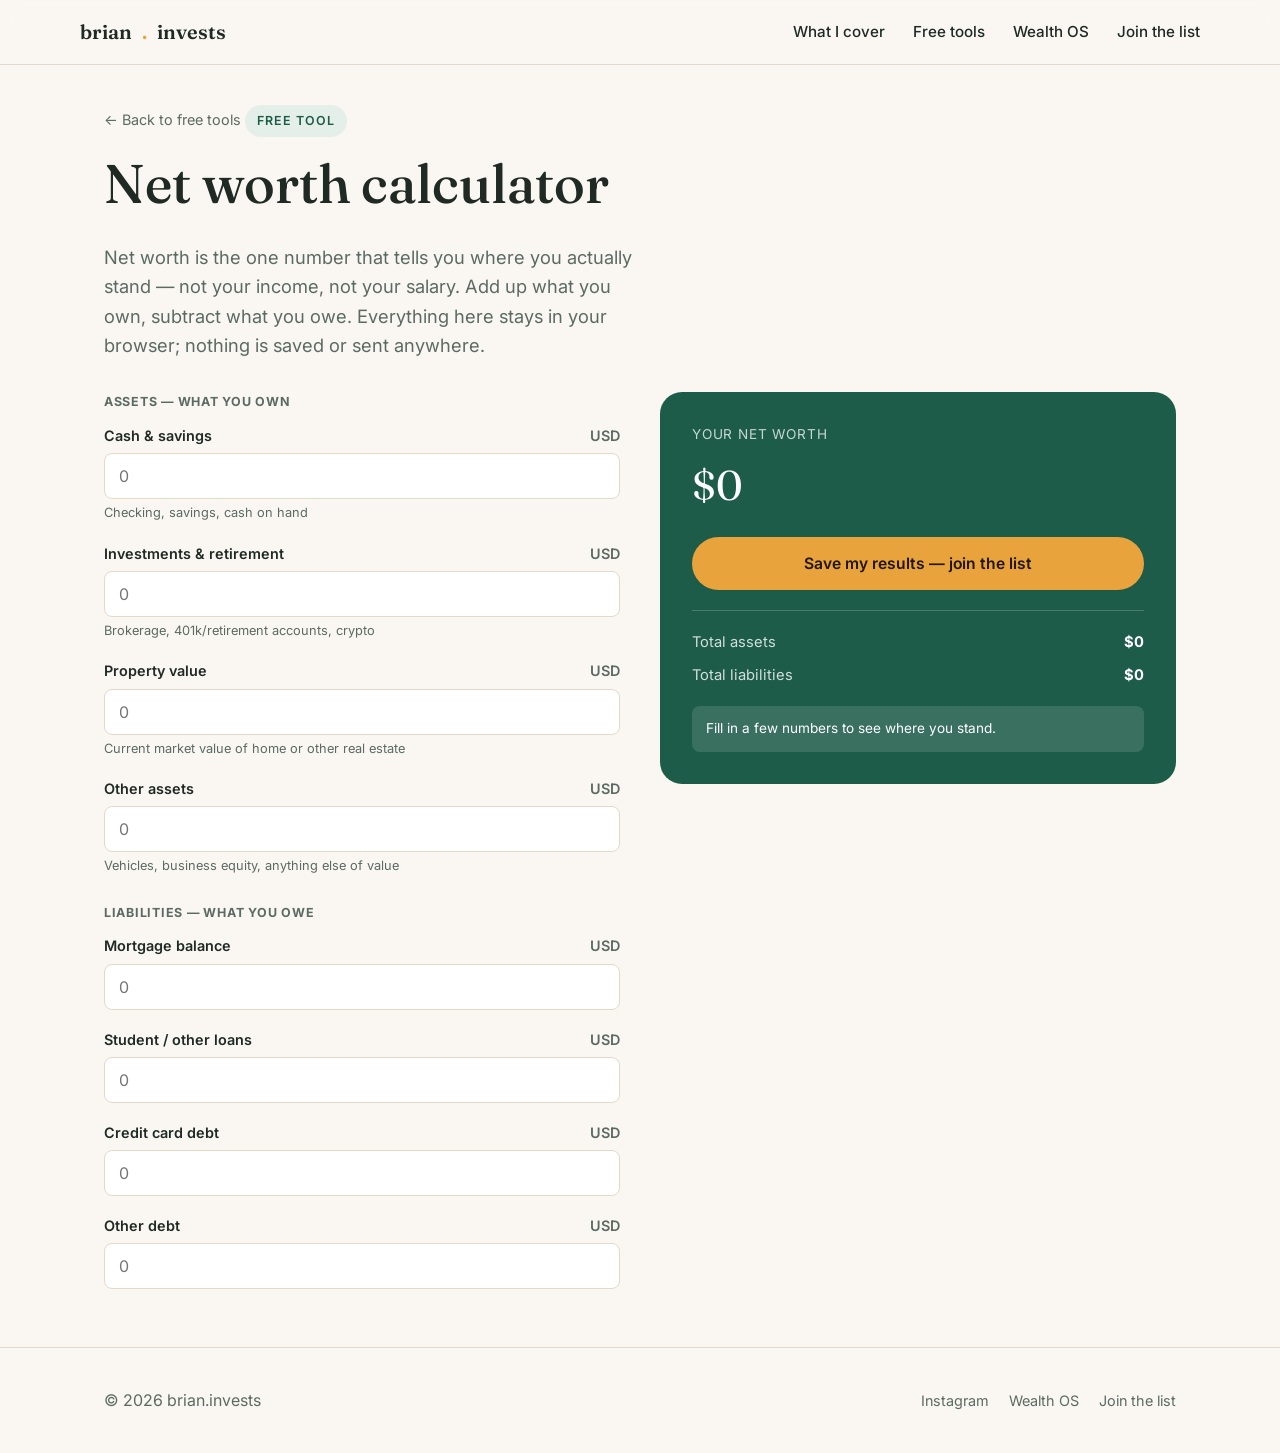
==== tools/net-worth-calculator.html @ b27ae264 "Initial site: landing page + net worth calculator Scaffolds the brian.invests website as a plain HTM" ====
<!doctype html>
<html lang="en">
<head>
  <meta charset="UTF-8" />
  <meta name="viewport" content="width=device-width, initial-scale=1.0" />
  <title>Net Worth Calculator — brian.invests</title>
  <meta name="description" content="Free net worth calculator — add up your assets and debts to see exactly where you stand today." />
  <link rel="preconnect" href="https://fonts.googleapis.com" />
  <link rel="preconnect" href="https://fonts.gstatic.com" crossorigin />
  <link href="https://fonts.googleapis.com/css2?family=Fraunces:wght@400;500;600&family=Inter:wght@400;500;600;700&display=swap" rel="stylesheet" />
  <link rel="stylesheet" href="../assets/css/styles.css" />
</head>
<body>

  <header class="site-header">
    <div class="container nav">
      <a class="brand" href="../index.html">brian<span class="dot">.</span>invests</a>
      <button class="nav-toggle" aria-label="Toggle menu" aria-expanded="false">☰</button>
      <ul class="nav-links">
        <li><a href="../index.html#pillars">What I cover</a></li>
        <li><a href="../index.html#tools">Free tools</a></li>
        <li><a href="../index.html#wealth-os">Wealth OS</a></li>
        <li><a href="../index.html#join">Join the list</a></li>
      </ul>
    </div>
  </header>

  <main class="tool-page">
    <div class="container">
      <a class="back-link" href="../index.html#tools">← Back to free tools</a>
      <span class="eyebrow">Free tool</span>
      <h1>Net worth calculator</h1>
      <p class="hero-lede">
        Net worth is the one number that tells you where you actually stand — not your income, not
        your salary. Add up what you own, subtract what you owe. Everything here stays in your
        browser; nothing is saved or sent anywhere.
      </p>

      <div class="tool-layout">
        <form id="nw-form" autocomplete="off">
          <div class="fieldset-title">Assets — what you own</div>

          <div class="field-group">
            <label for="cash">Cash &amp; savings <span class="muted">USD</span></label>
            <input type="number" id="cash" inputmode="decimal" min="0" step="any" placeholder="0" />
            <p class="field-hint">Checking, savings, cash on hand</p>
          </div>

          <div class="field-group">
            <label for="investments">Investments &amp; retirement <span class="muted">USD</span></label>
            <input type="number" id="investments" inputmode="decimal" min="0" step="any" placeholder="0" />
            <p class="field-hint">Brokerage, 401k/retirement accounts, crypto</p>
          </div>

          <div class="field-group">
            <label for="property">Property value <span class="muted">USD</span></label>
            <input type="number" id="property" inputmode="decimal" min="0" step="any" placeholder="0" />
            <p class="field-hint">Current market value of home or other real estate</p>
          </div>

          <div class="field-group">
            <label for="other-assets">Other assets <span class="muted">USD</span></label>
            <input type="number" id="other-assets" inputmode="decimal" min="0" step="any" placeholder="0" />
            <p class="field-hint">Vehicles, business equity, anything else of value</p>
          </div>

          <div class="fieldset-title">Liabilities — what you owe</div>

          <div class="field-group">
            <label for="mortgage">Mortgage balance <span class="muted">USD</span></label>
            <input type="number" id="mortgage" inputmode="decimal" min="0" step="any" placeholder="0" />
          </div>

          <div class="field-group">
            <label for="loans">Student / other loans <span class="muted">USD</span></label>
            <input type="number" id="loans" inputmode="decimal" min="0" step="any" placeholder="0" />
          </div>

          <div class="field-group">
            <label for="credit-card">Credit card debt <span class="muted">USD</span></label>
            <input type="number" id="credit-card" inputmode="decimal" min="0" step="any" placeholder="0" />
          </div>

          <div class="field-group">
            <label for="other-debt">Other debt <span class="muted">USD</span></label>
            <input type="number" id="other-debt" inputmode="decimal" min="0" step="any" placeholder="0" />
          </div>
        </form>

        <aside class="result-card" aria-live="polite">
          <div class="label">Your net worth</div>
          <div class="value" id="nw-result">$0</div>
          <a class="btn btn-primary btn-block" href="../index.html#join">Save my results — join the list</a>

          <div class="breakdown">
            <div class="breakdown-row"><span>Total assets</span><strong id="nw-assets">$0</strong></div>
            <div class="breakdown-row"><span>Total liabilities</span><strong id="nw-liabilities">$0</strong></div>
          </div>

          <div class="result-note" id="nw-note">
            Fill in a few numbers to see where you stand.
          </div>
        </aside>
      </div>
    </div>
  </main>

  <footer class="site-footer">
    <div class="container footer-grid">
      <span class="muted">© <span id="year"></span> brian.invests</span>
      <ul class="footer-links">
        <li><a href="https://instagram.com/brian.invests" target="_blank" rel="noopener">Instagram</a></li>
        <li><a href="../index.html#wealth-os">Wealth OS</a></li>
        <li><a href="../index.html#join">Join the list</a></li>
      </ul>
    </div>
  </footer>

  <script>document.getElementById("year").textContent = new Date().getFullYear();</script>
  <script src="../assets/js/main.js" defer></script>
  <script src="../assets/js/net-worth-calculator.js" defer></script>
</body>
</html>
---- assets/css/styles.css ----
/* ==========================================================================
   Brian.invests — shared styles
   Design tokens live in :root. Swap these to re-skin the whole site.
   ========================================================================== */

:root {
  /* Brand palette — warm, practical, optimistic */
  --bg: #faf7f2;
  --bg-alt: #f1ece1;
  --surface: #ffffff;
  --text: #1f2a24;
  --text-muted: #5b6b62;
  --primary: #1e5c4a;
  --primary-dark: #143f33;
  --primary-tint: #e5efe9;
  --accent: #e8a33d;
  --accent-dark: #c97f1e;
  --border: #e2dac9;
  --danger: #b3462c;

  --font-display: "Fraunces", Georgia, "Times New Roman", serif;
  --font-body: "Inter", -apple-system, BlinkMacSystemFont, "Segoe UI", sans-serif;

  --radius-sm: 8px;
  --radius-md: 14px;
  --radius-lg: 22px;
  --shadow-sm: 0 1px 2px rgba(31, 42, 36, 0.06);
  --shadow-md: 0 8px 24px rgba(31, 42, 36, 0.08);
  --container: 1120px;
}

@media (prefers-color-scheme: dark) {
  :root {
    --bg: #14201a;
    --bg-alt: #182720;
    --surface: #1c2b23;
    --text: #eef2ee;
    --text-muted: #a7b6ac;
    --primary: #4fa787;
    --primary-dark: #6fc2a1;
    --primary-tint: #1f3129;
    --accent: #f0b25c;
    --accent-dark: #f6c987;
    --border: #2b3d33;
  }
}

* { box-sizing: border-box; }
html { scroll-behavior: smooth; }

body {
  margin: 0;
  background: var(--bg);
  color: var(--text);
  font-family: var(--font-body);
  font-size: 16px;
  line-height: 1.6;
  -webkit-font-smoothing: antialiased;
}

img { max-width: 100%; display: block; }

h1, h2, h3, h4 {
  font-family: var(--font-display);
  font-weight: 600;
  line-height: 1.15;
  margin: 0 0 0.5em;
  color: var(--text);
}

h1 { font-size: clamp(2.1rem, 4vw + 1rem, 3.4rem); font-weight: 500; }
h2 { font-size: clamp(1.6rem, 2vw + 1rem, 2.2rem); }
h3 { font-size: 1.25rem; }

p { margin: 0 0 1em; }
a { color: var(--primary-dark); }

.container {
  width: 100%;
  max-width: var(--container);
  margin: 0 auto;
  padding: 0 24px;
}

.muted { color: var(--text-muted); }
.eyebrow {
  display: inline-block;
  font-size: 0.78rem;
  letter-spacing: 0.08em;
  text-transform: uppercase;
  font-weight: 600;
  color: var(--primary);
  background: var(--primary-tint);
  padding: 6px 12px;
  border-radius: 999px;
  margin-bottom: 16px;
}

/* ---------- Buttons ---------- */
.btn {
  display: inline-flex;
  align-items: center;
  justify-content: center;
  gap: 8px;
  padding: 13px 24px;
  border-radius: 999px;
  font-family: var(--font-body);
  font-weight: 600;
  font-size: 0.98rem;
  text-decoration: none;
  border: 1px solid transparent;
  cursor: pointer;
  transition: transform 0.15s ease, box-shadow 0.15s ease, background 0.15s ease;
}
.btn:active { transform: translateY(1px); }

.btn-primary {
  background: var(--accent);
  color: #221604;
  box-shadow: var(--shadow-sm);
}
.btn-primary:hover { background: var(--accent-dark); }

.btn-secondary {
  background: transparent;
  border-color: var(--border);
  color: var(--text);
}
.btn-secondary:hover { border-color: var(--primary); color: var(--primary-dark); }

.btn-block { width: 100%; }

/* ---------- Header / nav ---------- */
.site-header {
  position: sticky;
  top: 0;
  z-index: 50;
  background: color-mix(in srgb, var(--bg) 88%, transparent);
  backdrop-filter: blur(8px);
  border-bottom: 1px solid var(--border);
}

.nav {
  display: flex;
  align-items: center;
  justify-content: space-between;
  padding: 16px 0;
}

.brand {
  display: flex;
  align-items: center;
  gap: 10px;
  font-family: var(--font-display);
  font-size: 1.25rem;
  font-weight: 600;
  color: var(--text);
  text-decoration: none;
}
.brand .dot { color: var(--accent); }

.nav-links {
  display: flex;
  align-items: center;
  gap: 28px;
  list-style: none;
  margin: 0;
  padding: 0;
}
.nav-links a {
  color: var(--text);
  text-decoration: none;
  font-weight: 500;
  font-size: 0.95rem;
}
.nav-links a:hover { color: var(--primary-dark); }

.nav-toggle {
  display: none;
  background: none;
  border: 1px solid var(--border);
  border-radius: 8px;
  padding: 8px 10px;
  cursor: pointer;
}

@media (max-width: 720px) {
  .nav-toggle { display: inline-flex; }
  .nav-links {
    position: absolute;
    top: 100%;
    left: 0;
    right: 0;
    background: var(--surface);
    border-bottom: 1px solid var(--border);
    flex-direction: column;
    align-items: flex-start;
    gap: 0;
    padding: 8px 24px 16px;
    display: none;
  }
  .nav-links.open { display: flex; }
  .nav-links li { width: 100%; padding: 10px 0; border-bottom: 1px solid var(--border); }
  .nav-links li:last-child { border-bottom: none; }
}

/* ---------- Hero ---------- */
.hero {
  padding: 72px 0 56px;
}
.hero-grid {
  display: grid;
  grid-template-columns: 1.1fr 0.9fr;
  gap: 48px;
  align-items: center;
}
@media (max-width: 860px) {
  .hero-grid { grid-template-columns: 1fr; }
}
.hero h1 { margin-bottom: 20px; }
.hero-lede { font-size: 1.15rem; color: var(--text-muted); max-width: 46ch; margin-bottom: 32px; }
.hero-actions { display: flex; flex-wrap: wrap; gap: 14px; margin-bottom: 28px; }
.hero-meta { display: flex; gap: 22px; flex-wrap: wrap; font-size: 0.9rem; color: var(--text-muted); }
.hero-meta strong { color: var(--text); }

.hero-card {
  background: var(--surface);
  border: 1px solid var(--border);
  border-radius: var(--radius-lg);
  padding: 28px;
  box-shadow: var(--shadow-md);
}
.hero-card h3 { margin-bottom: 6px; }
.hero-card ul { margin: 18px 0 0; padding: 0; list-style: none; display: grid; gap: 12px; }
.hero-card li { display: flex; gap: 10px; align-items: flex-start; font-size: 0.95rem; }
.hero-card li::before {
  content: "";
  flex: none;
  width: 8px; height: 8px;
  margin-top: 7px;
  border-radius: 50%;
  background: var(--accent);
}

/* ---------- Sections ---------- */
section { padding: 56px 0; }
.section-head { max-width: 640px; margin: 0 auto 40px; text-align: center; }
.section-head.left { margin-left: 0; text-align: left; }

.grid-3 { display: grid; grid-template-columns: repeat(3, 1fr); gap: 22px; }
.grid-2 { display: grid; grid-template-columns: repeat(2, 1fr); gap: 22px; }
@media (max-width: 860px) {
  .grid-3, .grid-2 { grid-template-columns: 1fr; }
}

.card {
  background: var(--surface);
  border: 1px solid var(--border);
  border-radius: var(--radius-md);
  padding: 26px;
  height: 100%;
}
.card .icon {
  width: 42px; height: 42px;
  border-radius: 10px;
  background: var(--primary-tint);
  color: var(--primary);
  display: flex; align-items: center; justify-content: center;
  font-size: 1.2rem;
  margin-bottom: 16px;
}

.pillar-tag {
  display: inline-block;
  font-size: 0.72rem;
  font-weight: 700;
  letter-spacing: 0.04em;
  text-transform: uppercase;
  color: var(--primary-dark);
  margin-bottom: 8px;
}

/* ---------- Product / tool promo band ---------- */
.band {
  background: var(--primary);
  color: #fff;
  border-radius: var(--radius-lg);
  padding: 44px;
}
.band h2, .band p { color: #fff; }
.band .muted { color: rgba(255,255,255,0.75); }
.band-grid {
  display: grid;
  grid-template-columns: 1.2fr 0.8fr;
  gap: 32px;
  align-items: center;
}
@media (max-width: 860px) { .band-grid { grid-template-columns: 1fr; } }
.band .btn-primary { background: var(--accent); color: #221604; }

/* ---------- Email capture ---------- */
.capture {
  background: var(--bg-alt);
  border: 1px solid var(--border);
  border-radius: var(--radius-lg);
  padding: 40px;
  text-align: center;
}
.capture-form {
  display: flex;
  gap: 10px;
  max-width: 440px;
  margin: 22px auto 10px;
  flex-wrap: wrap;
}
.capture-form input[type="email"] {
  flex: 1;
  min-width: 220px;
  padding: 13px 16px;
  border-radius: 999px;
  border: 1px solid var(--border);
  background: var(--surface);
  color: var(--text);
  font-family: var(--font-body);
  font-size: 0.98rem;
}
.capture-form input[type="email"]:focus { outline: 2px solid var(--primary); outline-offset: 2px; }
.form-note { font-size: 0.82rem; color: var(--text-muted); }
.form-success {
  display: none;
  background: var(--primary-tint);
  color: var(--primary-dark);
  border-radius: var(--radius-sm);
  padding: 12px 16px;
  font-size: 0.9rem;
  max-width: 440px;
  margin: 16px auto 0;
}
.form-success.show { display: block; }

/* ---------- Footer ---------- */
.site-footer {
  border-top: 1px solid var(--border);
  padding: 40px 0;
  margin-top: 40px;
}
.footer-grid {
  display: flex;
  justify-content: space-between;
  align-items: center;
  flex-wrap: wrap;
  gap: 16px;
}
.footer-links { display: flex; gap: 20px; list-style: none; padding: 0; margin: 0; }
.footer-links a { color: var(--text-muted); text-decoration: none; font-size: 0.9rem; }
.footer-links a:hover { color: var(--primary-dark); }

/* ---------- Tool pages (calculators) ---------- */
.tool-page { padding-top: 40px; }
.tool-layout {
  display: grid;
  grid-template-columns: 1fr 1fr;
  gap: 40px;
  align-items: start;
}
@media (max-width: 860px) { .tool-layout { grid-template-columns: 1fr; } }

.field-group { margin-bottom: 18px; }
.field-group label {
  display: flex;
  justify-content: space-between;
  font-size: 0.9rem;
  font-weight: 600;
  margin-bottom: 6px;
}
.field-group input[type="number"] {
  width: 100%;
  padding: 12px 14px;
  border-radius: var(--radius-sm);
  border: 1px solid var(--border);
  background: var(--surface);
  color: var(--text);
  font-family: var(--font-body);
  font-size: 1rem;
}
.field-group input:focus { outline: 2px solid var(--primary); outline-offset: 1px; }
.field-hint { font-size: 0.8rem; color: var(--text-muted); margin-top: 4px; }

.fieldset-title {
  font-size: 0.78rem;
  font-weight: 700;
  letter-spacing: 0.06em;
  text-transform: uppercase;
  color: var(--text-muted);
  margin: 26px 0 12px;
}
.fieldset-title:first-child { margin-top: 0; }

.result-card {
  background: var(--primary);
  color: #fff;
  border-radius: var(--radius-lg);
  padding: 32px;
  position: sticky;
  top: 96px;
}
.result-card .label { font-size: 0.85rem; text-transform: uppercase; letter-spacing: 0.06em; color: rgba(255,255,255,0.75); }
.result-card .value { font-family: var(--font-display); font-size: 2.6rem; margin: 6px 0 18px; }
.result-card .breakdown { display: grid; gap: 10px; margin-top: 20px; padding-top: 20px; border-top: 1px solid rgba(255,255,255,0.2); }
.result-card .breakdown-row { display: flex; justify-content: space-between; font-size: 0.92rem; }
.result-card .breakdown-row span:first-child { color: rgba(255,255,255,0.8); }

.result-note {
  margin-top: 18px;
  font-size: 0.85rem;
  background: rgba(255,255,255,0.12);
  border-radius: var(--radius-sm);
  padding: 12px 14px;
}

.back-link { display: inline-flex; align-items: center; gap: 6px; font-size: 0.9rem; margin-bottom: 20px; text-decoration: none; color: var(--text-muted); }
.back-link:hover { color: var(--primary-dark); }
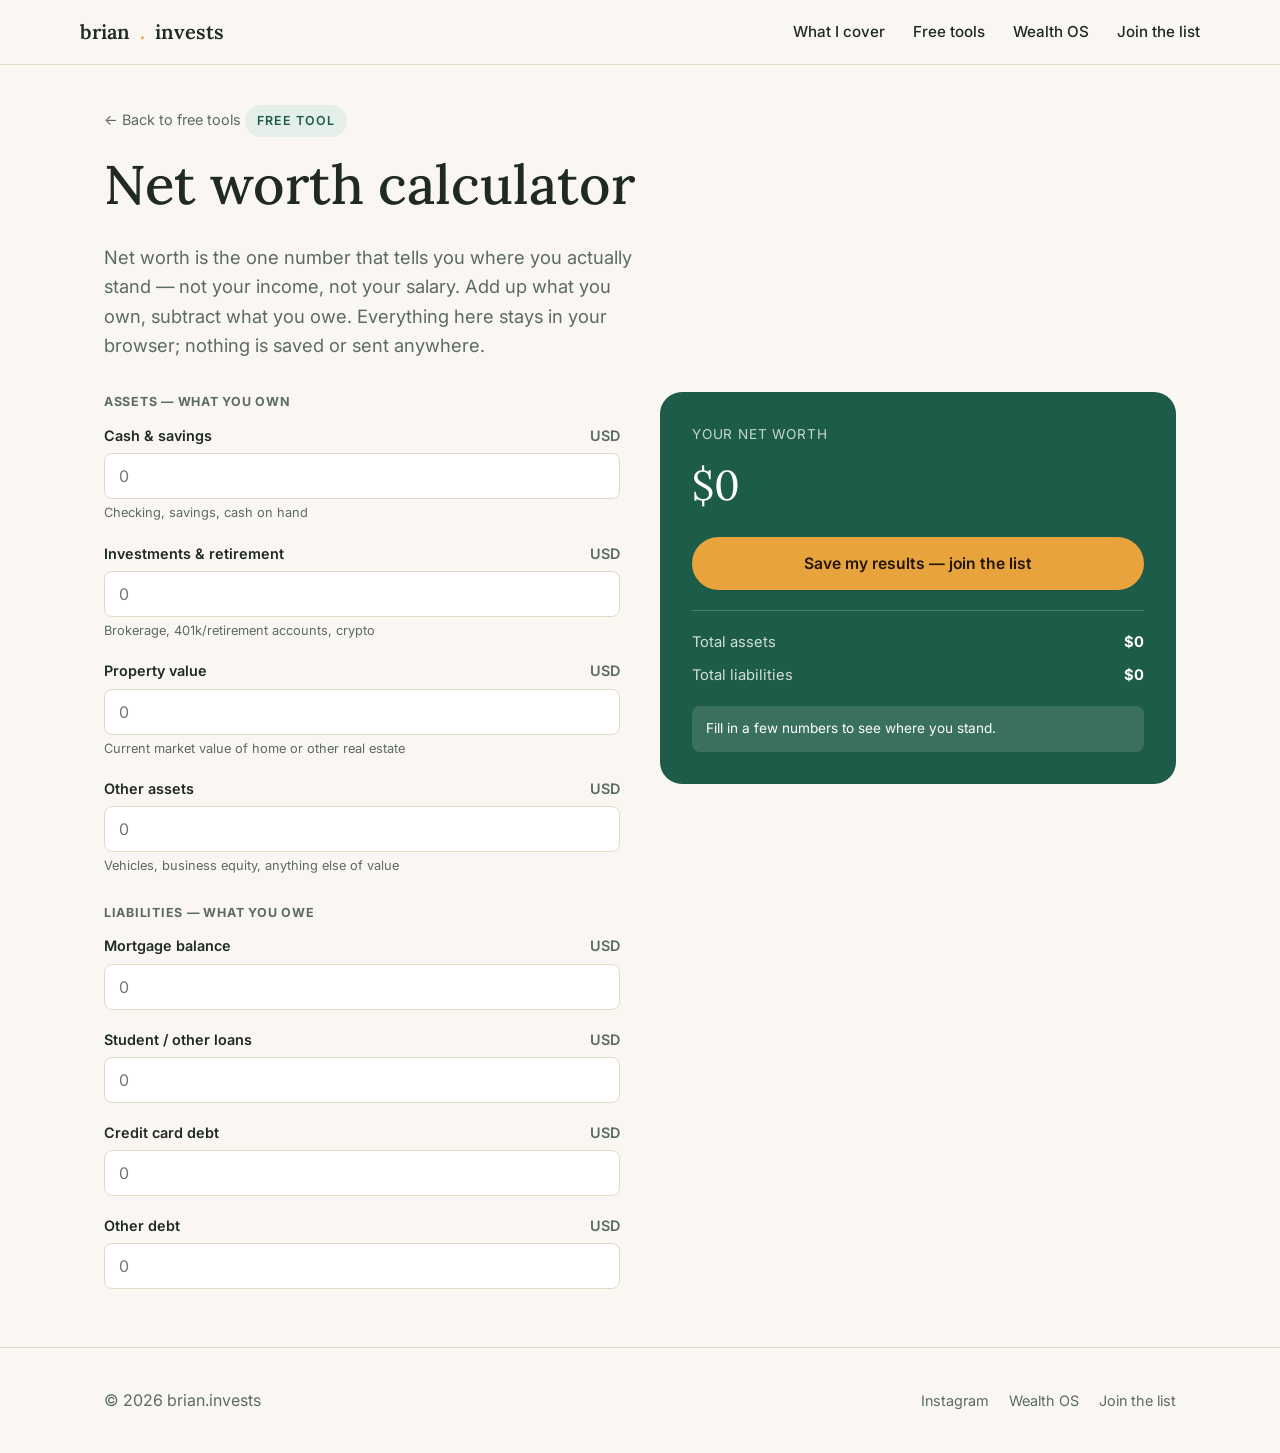
==== commit 1f9912c4: "Polish landing page: font, copy, featured tool, coaching layout - Swap Fraunces for Lora across all " ====
--- a/tools/net-worth-calculator.html
+++ b/tools/net-worth-calculator.html
@@ -7,7 +7,7 @@
   <meta name="description" content="Free net worth calculator — add up your assets and debts to see exactly where you stand today." />
   <link rel="preconnect" href="https://fonts.googleapis.com" />
   <link rel="preconnect" href="https://fonts.gstatic.com" crossorigin />
-  <link href="https://fonts.googleapis.com/css2?family=Fraunces:wght@400;500;600&family=Inter:wght@400;500;600;700&display=swap" rel="stylesheet" />
+  <link href="https://fonts.googleapis.com/css2?family=Lora:wght@400;500;600;700&family=Inter:wght@400;500;600;700&display=swap" rel="stylesheet" />
   <link rel="stylesheet" href="../assets/css/styles.css" />
 </head>
 <body>
--- a/assets/css/styles.css
+++ b/assets/css/styles.css
@@ -18,7 +18,7 @@
   --border: #e2dac9;
   --danger: #b3462c;
 
-  --font-display: "Fraunces", Georgia, "Times New Roman", serif;
+  --font-display: "Lora", Georgia, "Times New Roman", serif;
   --font-body: "Inter", -apple-system, BlinkMacSystemFont, "Segoe UI", sans-serif;
 
   --radius-sm: 8px;
@@ -373,7 +373,11 @@
   font-weight: 600;
   margin-bottom: 6px;
 }
-.field-group input[type="number"] {
+.field-group input[type="number"],
+.field-group input[type="text"],
+.field-group input[type="email"],
+.field-group select,
+.field-group textarea {
   width: 100%;
   padding: 12px 14px;
   border-radius: var(--radius-sm);
@@ -383,8 +387,38 @@
   font-family: var(--font-body);
   font-size: 1rem;
 }
-.field-group input:focus { outline: 2px solid var(--primary); outline-offset: 1px; }
+.field-group textarea { resize: vertical; min-height: 100px; }
+.field-group input:focus,
+.field-group select:focus,
+.field-group textarea:focus { outline: 2px solid var(--primary); outline-offset: 1px; }
 .field-hint { font-size: 0.8rem; color: var(--text-muted); margin-top: 4px; }
+
+/* ---------- Score result (resiliency calculator) ---------- */
+.score-badge {
+  display: inline-block;
+  font-size: 0.8rem;
+  font-weight: 700;
+  letter-spacing: 0.04em;
+  text-transform: uppercase;
+  padding: 5px 14px;
+  border-radius: 999px;
+  background: rgba(255,255,255,0.16);
+  margin-bottom: 4px;
+}
+
+/* ---------- Coaching / consult panel ---------- */
+.consult {
+  background: var(--bg-alt);
+  border: 1px solid var(--border);
+  border-radius: var(--radius-lg);
+  padding: 40px;
+}
+.consult .section-head { margin-bottom: 28px; }
+.eyebrow-lg { font-size: 1.15rem; padding: 8px 18px; }
+
+/* ---------- Inquiry form (coaching) ---------- */
+.inquiry-form { max-width: 560px; margin: 0 0 10px; text-align: left; display: grid; gap: 16px; }
+.consult .form-success { margin: 0; max-width: 560px; }
 
 .fieldset-title {
   font-size: 0.78rem;
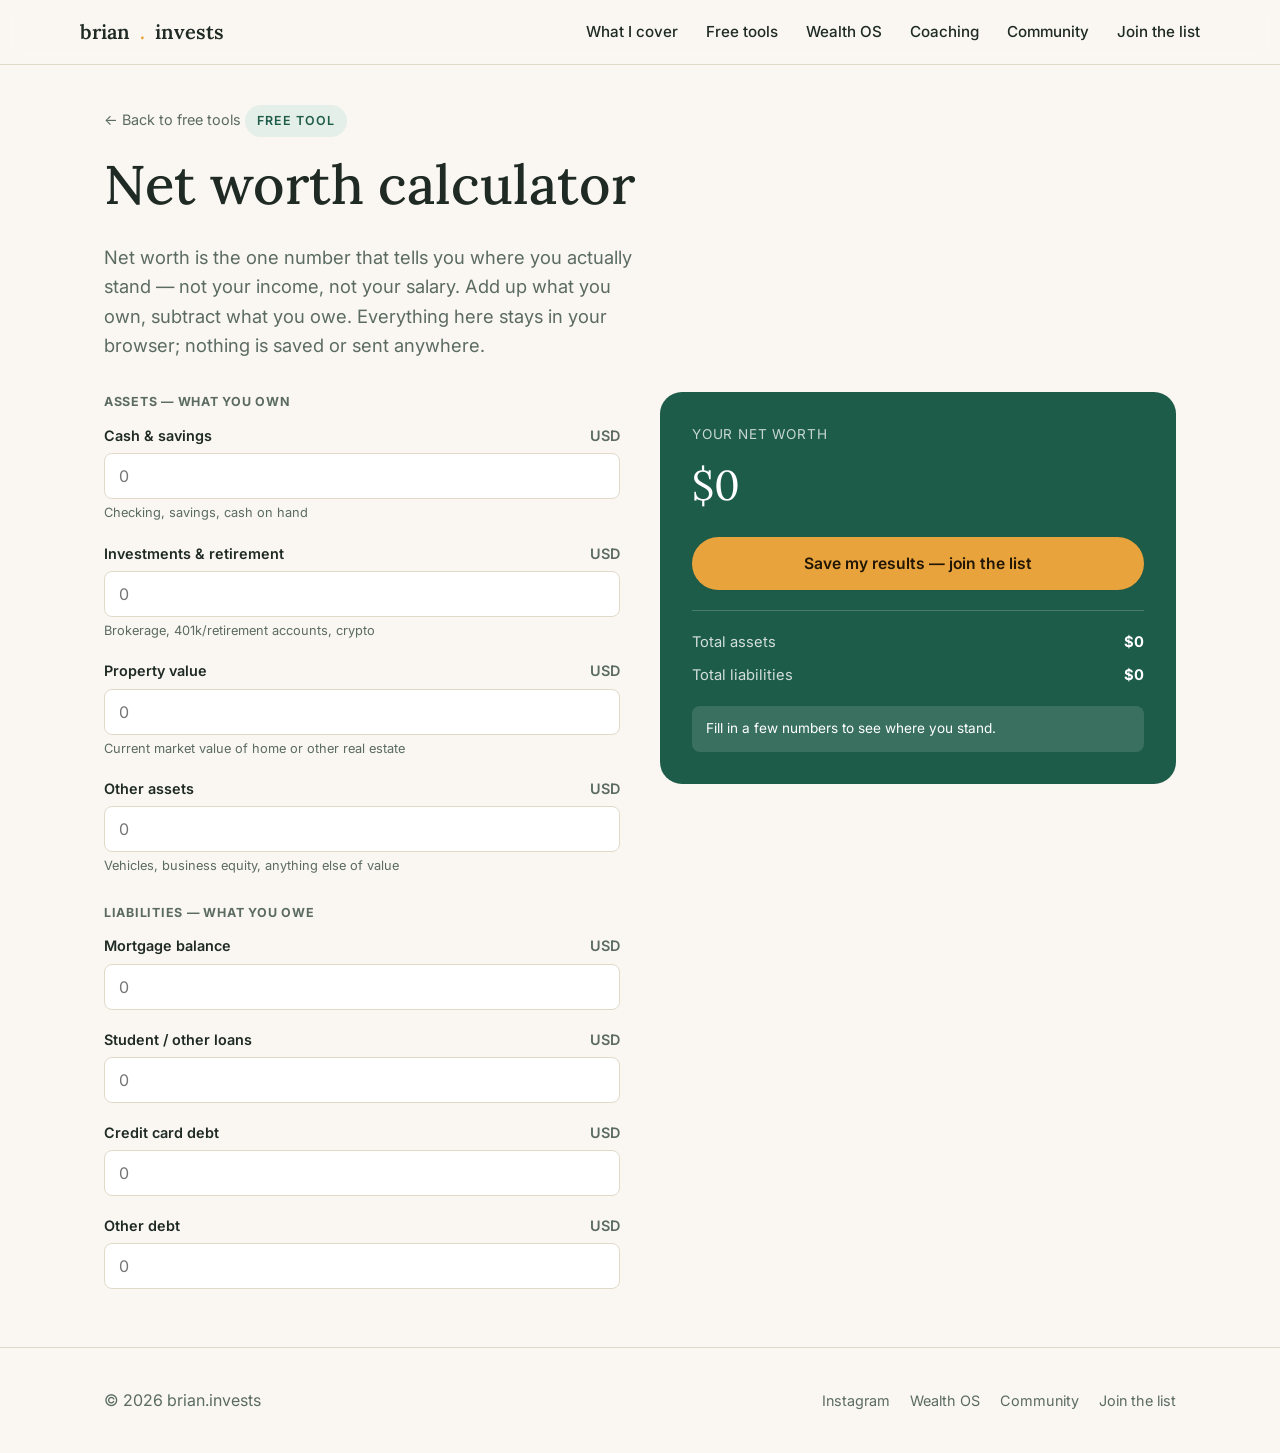
==== commit fae6fb69: "Rework messaging around urgency: AI disruption, inflation, community Rewrites the hero around the ne" ====
--- a/tools/net-worth-calculator.html
+++ b/tools/net-worth-calculator.html
@@ -20,6 +20,8 @@
         <li><a href="../index.html#pillars">What I cover</a></li>
         <li><a href="../index.html#tools">Free tools</a></li>
         <li><a href="../index.html#wealth-os">Wealth OS</a></li>
+        <li><a href="../index.html#coaching">Coaching</a></li>
+        <li><a href="../index.html#community">Community</a></li>
         <li><a href="../index.html#join">Join the list</a></li>
       </ul>
     </div>
@@ -111,6 +113,7 @@
       <ul class="footer-links">
         <li><a href="https://instagram.com/brian.invests" target="_blank" rel="noopener">Instagram</a></li>
         <li><a href="../index.html#wealth-os">Wealth OS</a></li>
+        <li><a href="../index.html#community">Community</a></li>
         <li><a href="../index.html#join">Join the list</a></li>
       </ul>
     </div>
--- a/assets/css/styles.css
+++ b/assets/css/styles.css
@@ -247,6 +247,16 @@
 .section-head { max-width: 640px; margin: 0 auto 40px; text-align: center; }
 .section-head.left { margin-left: 0; text-align: left; }
 
+.section-foot { text-align: center; margin-top: 36px; }
+.section-foot-alt {
+  display: block;
+  margin-top: 14px;
+  font-size: 0.9rem;
+  color: var(--text-muted);
+  text-decoration: underline;
+}
+.section-foot-alt:hover { color: var(--primary-dark); }
+
 .grid-3 { display: grid; grid-template-columns: repeat(3, 1fr); gap: 22px; }
 .grid-2 { display: grid; grid-template-columns: repeat(2, 1fr); gap: 22px; }
 @media (max-width: 860px) {
@@ -416,6 +426,31 @@
 .consult .section-head { margin-bottom: 28px; }
 .eyebrow-lg { font-size: 1.15rem; padding: 8px 18px; }
 
+/* ---------- Recommendation panel (resiliency calculator) ---------- */
+.recommend {
+  margin-top: 18px;
+  padding-top: 18px;
+  border-top: 1px solid rgba(255,255,255,0.2);
+}
+.recommend-label {
+  font-size: 0.78rem;
+  font-weight: 700;
+  letter-spacing: 0.06em;
+  text-transform: uppercase;
+  color: rgba(255,255,255,0.75);
+  margin-bottom: 8px;
+}
+.recommend-text { font-size: 0.9rem; margin-bottom: 14px; }
+.recommend-alt {
+  display: block;
+  text-align: center;
+  margin-top: 10px;
+  font-size: 0.85rem;
+  color: #fff;
+  text-decoration: underline;
+}
+.recommend-alt:hover { color: rgba(255,255,255,0.8); }
+
 /* ---------- Inquiry form (coaching) ---------- */
 .inquiry-form { max-width: 560px; margin: 0 0 10px; text-align: left; display: grid; gap: 16px; }
 .consult .form-success { margin: 0; max-width: 560px; }
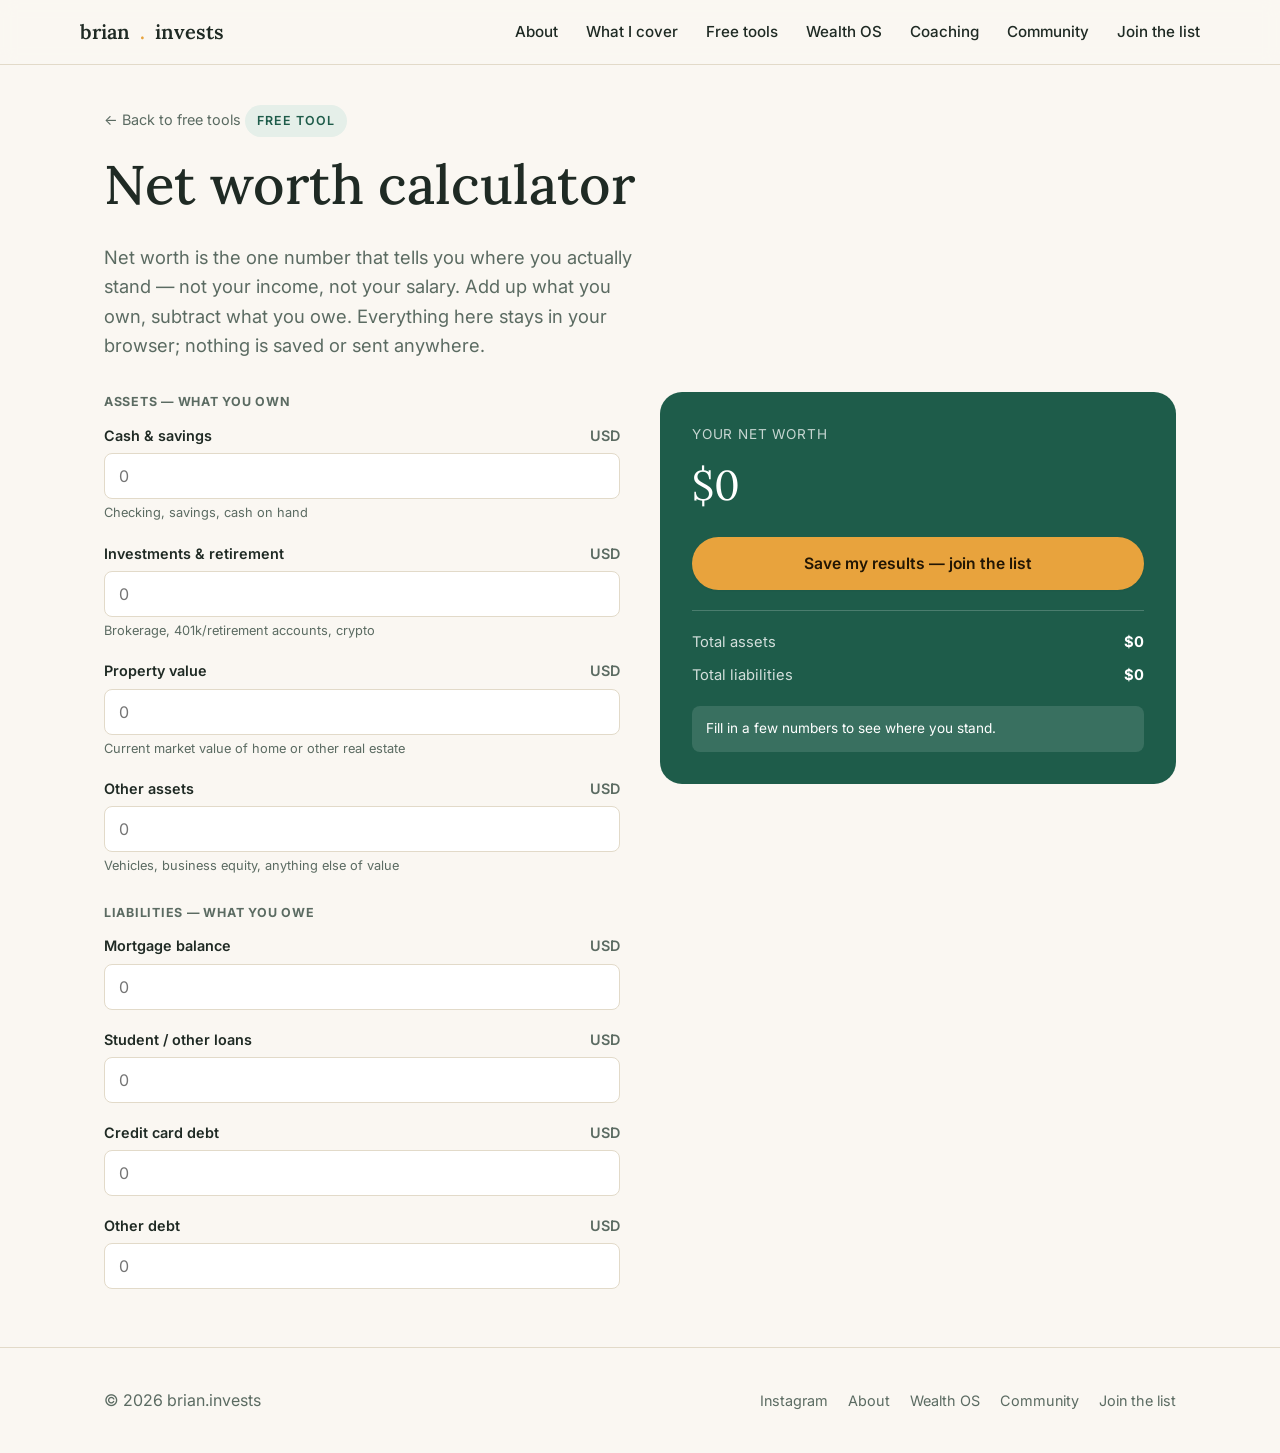
==== commit 7327d736: "Add investor type quiz, About page, and Portfolio tracker card New investor/trader type quiz (tools/" ====
--- a/tools/net-worth-calculator.html
+++ b/tools/net-worth-calculator.html
@@ -17,6 +17,7 @@
       <a class="brand" href="../index.html">brian<span class="dot">.</span>invests</a>
       <button class="nav-toggle" aria-label="Toggle menu" aria-expanded="false">☰</button>
       <ul class="nav-links">
+        <li><a href="../about.html">About</a></li>
         <li><a href="../index.html#pillars">What I cover</a></li>
         <li><a href="../index.html#tools">Free tools</a></li>
         <li><a href="../index.html#wealth-os">Wealth OS</a></li>
@@ -112,6 +113,7 @@
       <span class="muted">© <span id="year"></span> brian.invests</span>
       <ul class="footer-links">
         <li><a href="https://instagram.com/brian.invests" target="_blank" rel="noopener">Instagram</a></li>
+        <li><a href="../about.html">About</a></li>
         <li><a href="../index.html#wealth-os">Wealth OS</a></li>
         <li><a href="../index.html#community">Community</a></li>
         <li><a href="../index.html#join">Join the list</a></li>
--- a/assets/css/styles.css
+++ b/assets/css/styles.css
@@ -241,6 +241,8 @@
   border-radius: 50%;
   background: var(--accent);
 }
+.playbook-item { display: flex; flex-direction: column; gap: 2px; }
+.playbook-item span { color: var(--text-muted); }
 
 /* ---------- Sections ---------- */
 section { padding: 56px 0; }
